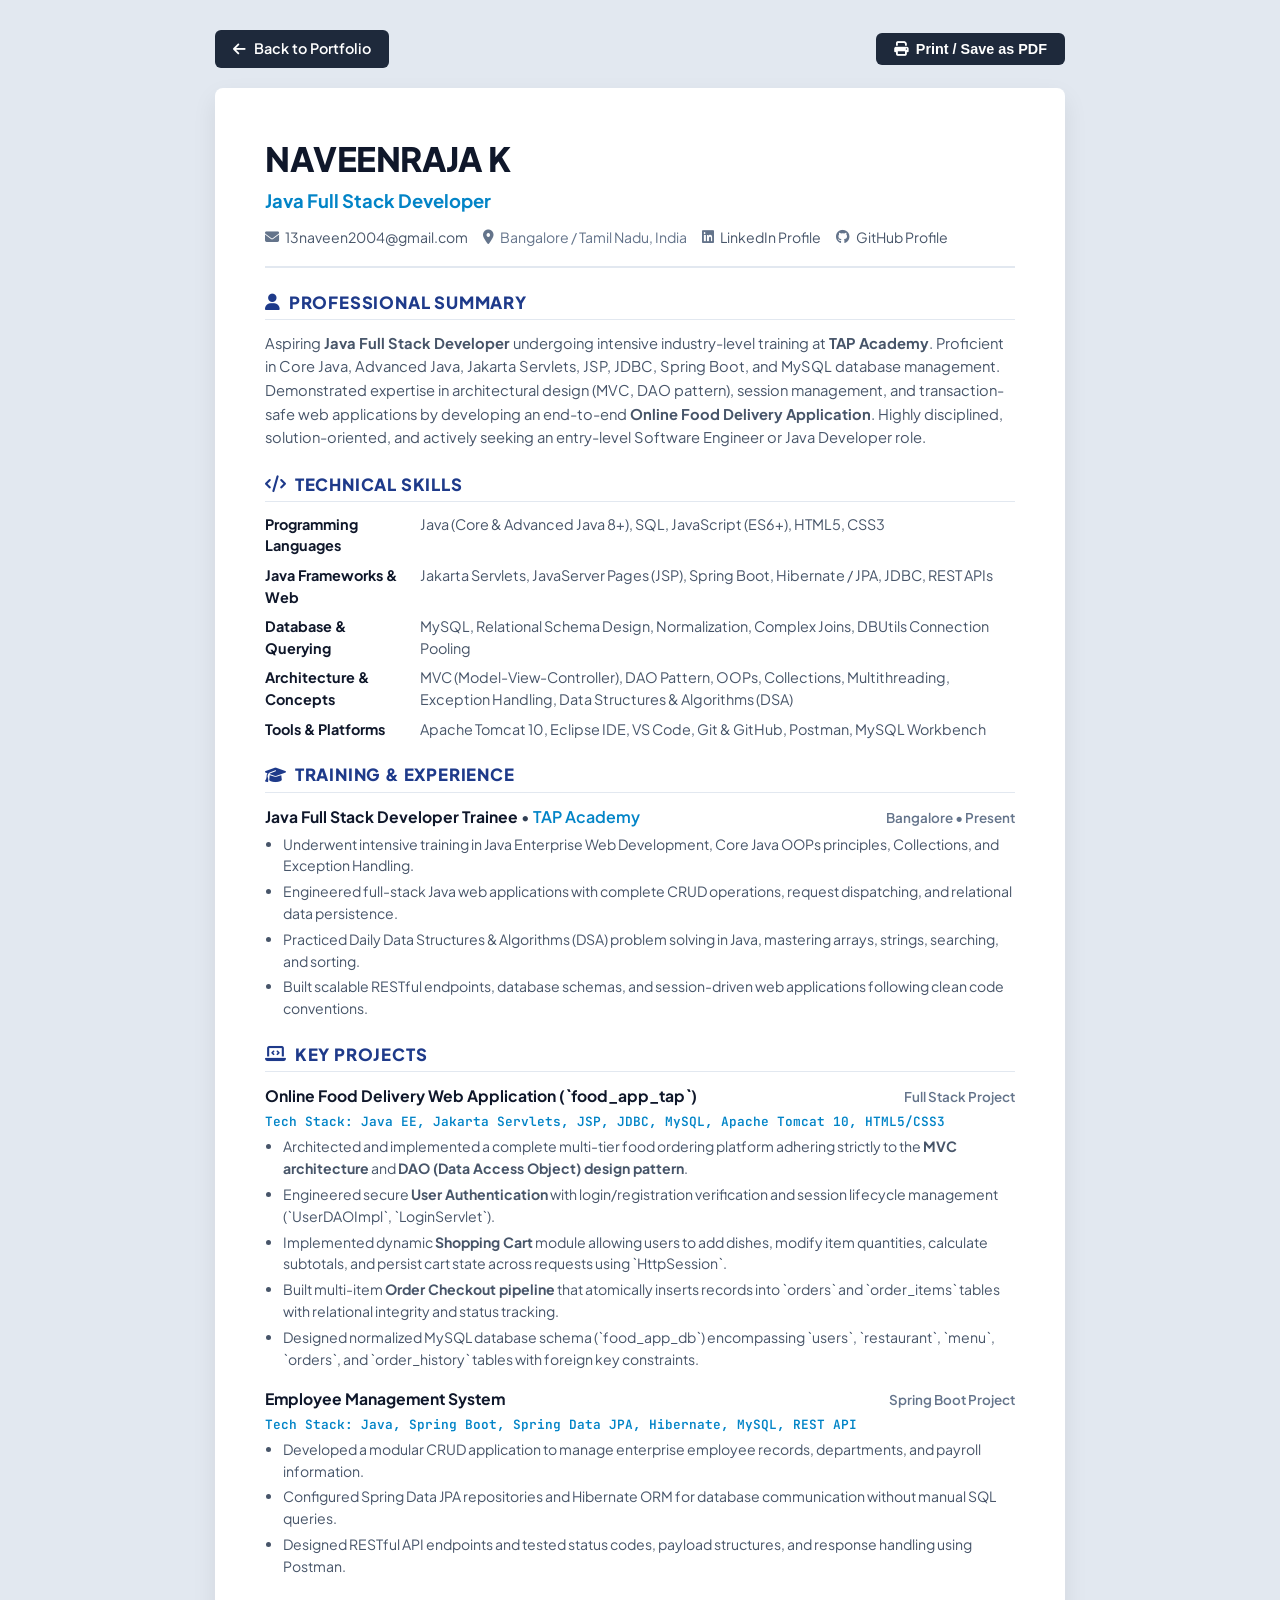
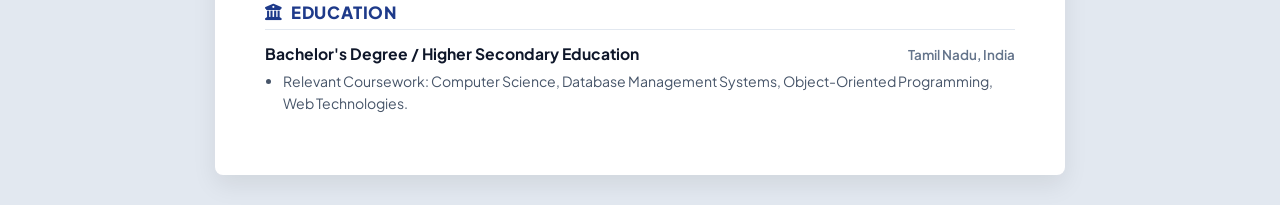
==== resume.html @ 99e7d0f1 "Initial commit: Naveenraja K Portfolio" ====
<!DOCTYPE html>
<html lang="en">
<head>
  <meta charset="UTF-8">
  <meta name="viewport" content="width=device-width, initial-scale=1.0">
  <title>Naveenraja K - Java Full Stack Developer Resume</title>
  <link rel="preconnect" href="https://fonts.googleapis.com">
  <link rel="preconnect" href="https://fonts.gstatic.com" crossorigin>
  <link href="https://fonts.googleapis.com/css2?family=Plus+Jakarta+Sans:wght@400;500;600;700;800&family=JetBrains+Mono:wght@400;500;600&display=swap" rel="stylesheet">
  <link rel="stylesheet" href="https://cdnjs.cloudflare.com/ajax/libs/font-awesome/6.4.0/css/all.min.css">
  <style>
    :root {
      --primary: #1e3a8a;
      --secondary: #0284c7;
      --dark: #0f172a;
      --light-bg: #f8fafc;
      --border: #e2e8f0;
      --text: #334155;
    }

    * {
      box-sizing: border-box;
      margin: 0;
      padding: 0;
    }

    body {
      font-family: 'Plus Jakarta Sans', sans-serif;
      background: #e2e8f0;
      color: var(--text);
      line-height: 1.5;
      padding: 30px 15px;
    }

    .toolbar {
      max-width: 850px;
      margin: 0 auto 20px;
      display: flex;
      justify-content: space-between;
      align-items: center;
    }

    .toolbar a, .toolbar button {
      background: #1e293b;
      color: #fff;
      padding: 8px 18px;
      border-radius: 6px;
      text-decoration: none;
      font-size: 0.9rem;
      font-weight: 600;
      cursor: pointer;
      border: none;
      display: inline-flex;
      align-items: center;
      gap: 8px;
      transition: background 0.2s;
    }

    .toolbar a:hover, .toolbar button:hover {
      background: #0284c7;
    }

    .resume-sheet {
      max-width: 850px;
      margin: 0 auto;
      background: #fff;
      padding: 45px 50px;
      border-radius: 8px;
      box-shadow: 0 10px 25px rgba(0, 0, 0, 0.08);
    }

    /* Header */
    .resume-header {
      border-bottom: 2px solid var(--border);
      padding-bottom: 18px;
      margin-bottom: 20px;
    }

    .resume-name {
      font-size: 2.1rem;
      font-weight: 800;
      color: var(--dark);
      text-transform: uppercase;
      letter-spacing: -0.5px;
      margin-bottom: 4px;
    }

    .resume-role {
      font-size: 1.15rem;
      font-weight: 700;
      color: var(--secondary);
      margin-bottom: 12px;
    }

    .contact-row {
      display: flex;
      flex-wrap: wrap;
      gap: 15px;
      font-size: 0.88rem;
      color: #64748b;
    }

    .contact-row span {
      display: flex;
      align-items: center;
      gap: 6px;
    }

    .contact-row a {
      color: #475569;
      text-decoration: none;
    }

    .contact-row a:hover {
      color: var(--secondary);
    }

    /* Sections */
    .section-title {
      font-size: 1.05rem;
      font-weight: 800;
      text-transform: uppercase;
      letter-spacing: 0.8px;
      color: var(--primary);
      border-bottom: 1.5px solid var(--border);
      padding-bottom: 4px;
      margin: 22px 0 12px;
      display: flex;
      align-items: center;
      gap: 8px;
    }

    p.summary {
      font-size: 0.92rem;
      line-height: 1.6;
      color: #475569;
    }

    /* Skills Grid */
    .skills-grid {
      display: grid;
      grid-template-columns: 140px 1fr;
      gap: 8px 15px;
      font-size: 0.9rem;
      margin-top: 6px;
    }

    .skill-category {
      font-weight: 700;
      color: var(--dark);
    }

    .skill-items {
      color: #475569;
    }

    /* Project & Experience Blocks */
    .job-block {
      margin-bottom: 16px;
    }

    .job-header {
      display: flex;
      justify-content: space-between;
      align-items: baseline;
      margin-bottom: 3px;
    }

    .job-title {
      font-size: 0.98rem;
      font-weight: 700;
      color: var(--dark);
    }

    .job-company {
      font-weight: 600;
      color: var(--secondary);
    }

    .job-date {
      font-size: 0.84rem;
      font-weight: 600;
      color: #64748b;
    }

    ul.bullet-list {
      margin-left: 18px;
      margin-top: 5px;
    }

    ul.bullet-list li {
      font-size: 0.88rem;
      line-height: 1.55;
      color: #475569;
      margin-bottom: 4px;
    }

    .tech-stack-tag {
      font-family: 'JetBrains Mono', monospace;
      font-size: 0.8rem;
      color: var(--secondary);
      font-weight: 600;
      margin-top: 4px;
    }

    /* Print Styles */
    @media print {
      body {
        background: #fff;
        padding: 0;
      }

      .toolbar {
        display: none !important;
      }

      .resume-sheet {
        box-shadow: none;
        padding: 20px 25px;
        max-width: 100%;
      }

      .section-title {
        margin: 16px 0 8px;
      }

      .job-block {
        page-break-inside: avoid;
        margin-bottom: 12px;
      }
    }
  </style>
</head>
<body>

  <!-- Top Action Toolbar -->
  <div class="toolbar">
    <a href="index.html"><i class="fas fa-arrow-left"></i> Back to Portfolio</a>
    <button onclick="window.print()"><i class="fas fa-print"></i> Print / Save as PDF</button>
  </div>

  <main class="resume-sheet">
    <!-- Header -->
    <header class="resume-header">
      <h1 class="resume-name">NAVEENRAJA K</h1>
      <div class="resume-role">Java Full Stack Developer</div>
      <div class="contact-row">
        <span><i class="fas fa-envelope"></i> <a href="mailto:13naveen2004@gmail.com">13naveen2004@gmail.com</a></span>
        <span><i class="fas fa-map-marker-alt"></i> Bangalore / Tamil Nadu, India</span>
        <span><i class="fab fa-linkedin"></i> <a href="https://linkedin.com" target="_blank">LinkedIn Profile</a></span>
        <span><i class="fab fa-github"></i> <a href="https://github.com" target="_blank">GitHub Profile</a></span>
      </div>
    </header>

    <!-- Professional Summary -->
    <section>
      <h2 class="section-title"><i class="fas fa-user"></i> Professional Summary</h2>
      <p class="summary">
        Aspiring <strong>Java Full Stack Developer</strong> undergoing intensive industry-level training at <strong>TAP Academy</strong>.
        Proficient in Core Java, Advanced Java, Jakarta Servlets, JSP, JDBC, Spring Boot, and MySQL database management. 
        Demonstrated expertise in architectural design (MVC, DAO pattern), session management, and transaction-safe web applications 
        by developing an end-to-end <strong>Online Food Delivery Application</strong>. Highly disciplined, solution-oriented, 
        and actively seeking an entry-level Software Engineer or Java Developer role.
      </p>
    </section>

    <!-- Technical Skills -->
    <section>
      <h2 class="section-title"><i class="fas fa-code"></i> Technical Skills</h2>
      <div class="skills-grid">
        <div class="skill-category">Programming Languages</div>
        <div class="skill-items">Java (Core & Advanced Java 8+), SQL, JavaScript (ES6+), HTML5, CSS3</div>

        <div class="skill-category">Java Frameworks & Web</div>
        <div class="skill-items">Jakarta Servlets, JavaServer Pages (JSP), Spring Boot, Hibernate / JPA, JDBC, REST APIs</div>

        <div class="skill-category">Database & Querying</div>
        <div class="skill-items">MySQL, Relational Schema Design, Normalization, Complex Joins, DBUtils Connection Pooling</div>

        <div class="skill-category">Architecture & Concepts</div>
        <div class="skill-items">MVC (Model-View-Controller), DAO Pattern, OOPs, Collections, Multithreading, Exception Handling, Data Structures & Algorithms (DSA)</div>

        <div class="skill-category">Tools & Platforms</div>
        <div class="skill-items">Apache Tomcat 10, Eclipse IDE, VS Code, Git & GitHub, Postman, MySQL Workbench</div>
      </div>
    </section>

    <!-- Hands-on Training / Experience -->
    <section>
      <h2 class="section-title"><i class="fas fa-graduation-cap"></i> Training & Experience</h2>
      <div class="job-block">
        <div class="job-header">
          <div>
            <span class="job-title">Java Full Stack Developer Trainee</span> &bull; 
            <span class="job-company">TAP Academy</span>
          </div>
          <span class="job-date">Bangalore &bull; Present</span>
        </div>
        <ul class="bullet-list">
          <li>Underwent intensive training in Java Enterprise Web Development, Core Java OOPs principles, Collections, and Exception Handling.</li>
          <li>Engineered full-stack Java web applications with complete CRUD operations, request dispatching, and relational data persistence.</li>
          <li>Practiced Daily Data Structures & Algorithms (DSA) problem solving in Java, mastering arrays, strings, searching, and sorting.</li>
          <li>Built scalable RESTful endpoints, database schemas, and session-driven web applications following clean code conventions.</li>
        </ul>
      </div>
    </section>

    <!-- Key Projects -->
    <section>
      <h2 class="section-title"><i class="fas fa-laptop-code"></i> Key Projects</h2>

      <!-- Project 1: Food App -->
      <div class="job-block">
        <div class="job-header">
          <div>
            <span class="job-title">Online Food Delivery Web Application (`food_app_tap`)</span>
          </div>
          <span class="job-date">Full Stack Project</span>
        </div>
        <div class="tech-stack-tag">Tech Stack: Java EE, Jakarta Servlets, JSP, JDBC, MySQL, Apache Tomcat 10, HTML5/CSS3</div>
        <ul class="bullet-list">
          <li>Architected and implemented a complete multi-tier food ordering platform adhering strictly to the <strong>MVC architecture</strong> and <strong>DAO (Data Access Object) design pattern</strong>.</li>
          <li>Engineered secure <strong>User Authentication</strong> with login/registration verification and session lifecycle management (`UserDAOImpl`, `LoginServlet`).</li>
          <li>Implemented dynamic <strong>Shopping Cart</strong> module allowing users to add dishes, modify item quantities, calculate subtotals, and persist cart state across requests using `HttpSession`.</li>
          <li>Built multi-item <strong>Order Checkout pipeline</strong> that atomically inserts records into `orders` and `order_items` tables with relational integrity and status tracking.</li>
          <li>Designed normalized MySQL database schema (`food_app_db`) encompassing `users`, `restaurant`, `menu`, `orders`, and `order_history` tables with foreign key constraints.</li>
        </ul>
      </div>

      <!-- Project 2: Employee Management -->
      <div class="job-block">
        <div class="job-header">
          <div>
            <span class="job-title">Employee Management System</span>
          </div>
          <span class="job-date">Spring Boot Project</span>
        </div>
        <div class="tech-stack-tag">Tech Stack: Java, Spring Boot, Spring Data JPA, Hibernate, MySQL, REST API</div>
        <ul class="bullet-list">
          <li>Developed a modular CRUD application to manage enterprise employee records, departments, and payroll information.</li>
          <li>Configured Spring Data JPA repositories and Hibernate ORM for database communication without manual SQL queries.</li>
          <li>Designed RESTful API endpoints and tested status codes, payload structures, and response handling using Postman.</li>
        </ul>
      </div>
    </section>

    <!-- Education -->
    <section>
      <h2 class="section-title"><i class="fas fa-university"></i> Education</h2>
      <div class="job-block">
        <div class="job-header">
          <div>
            <span class="job-title">Bachelor's Degree / Higher Secondary Education</span>
          </div>
          <span class="job-date">Tamil Nadu, India</span>
        </div>
        <ul class="bullet-list">
          <li>Relevant Coursework: Computer Science, Database Management Systems, Object-Oriented Programming, Web Technologies.</li>
        </ul>
      </div>
    </section>
  </main>

</body>
</html>
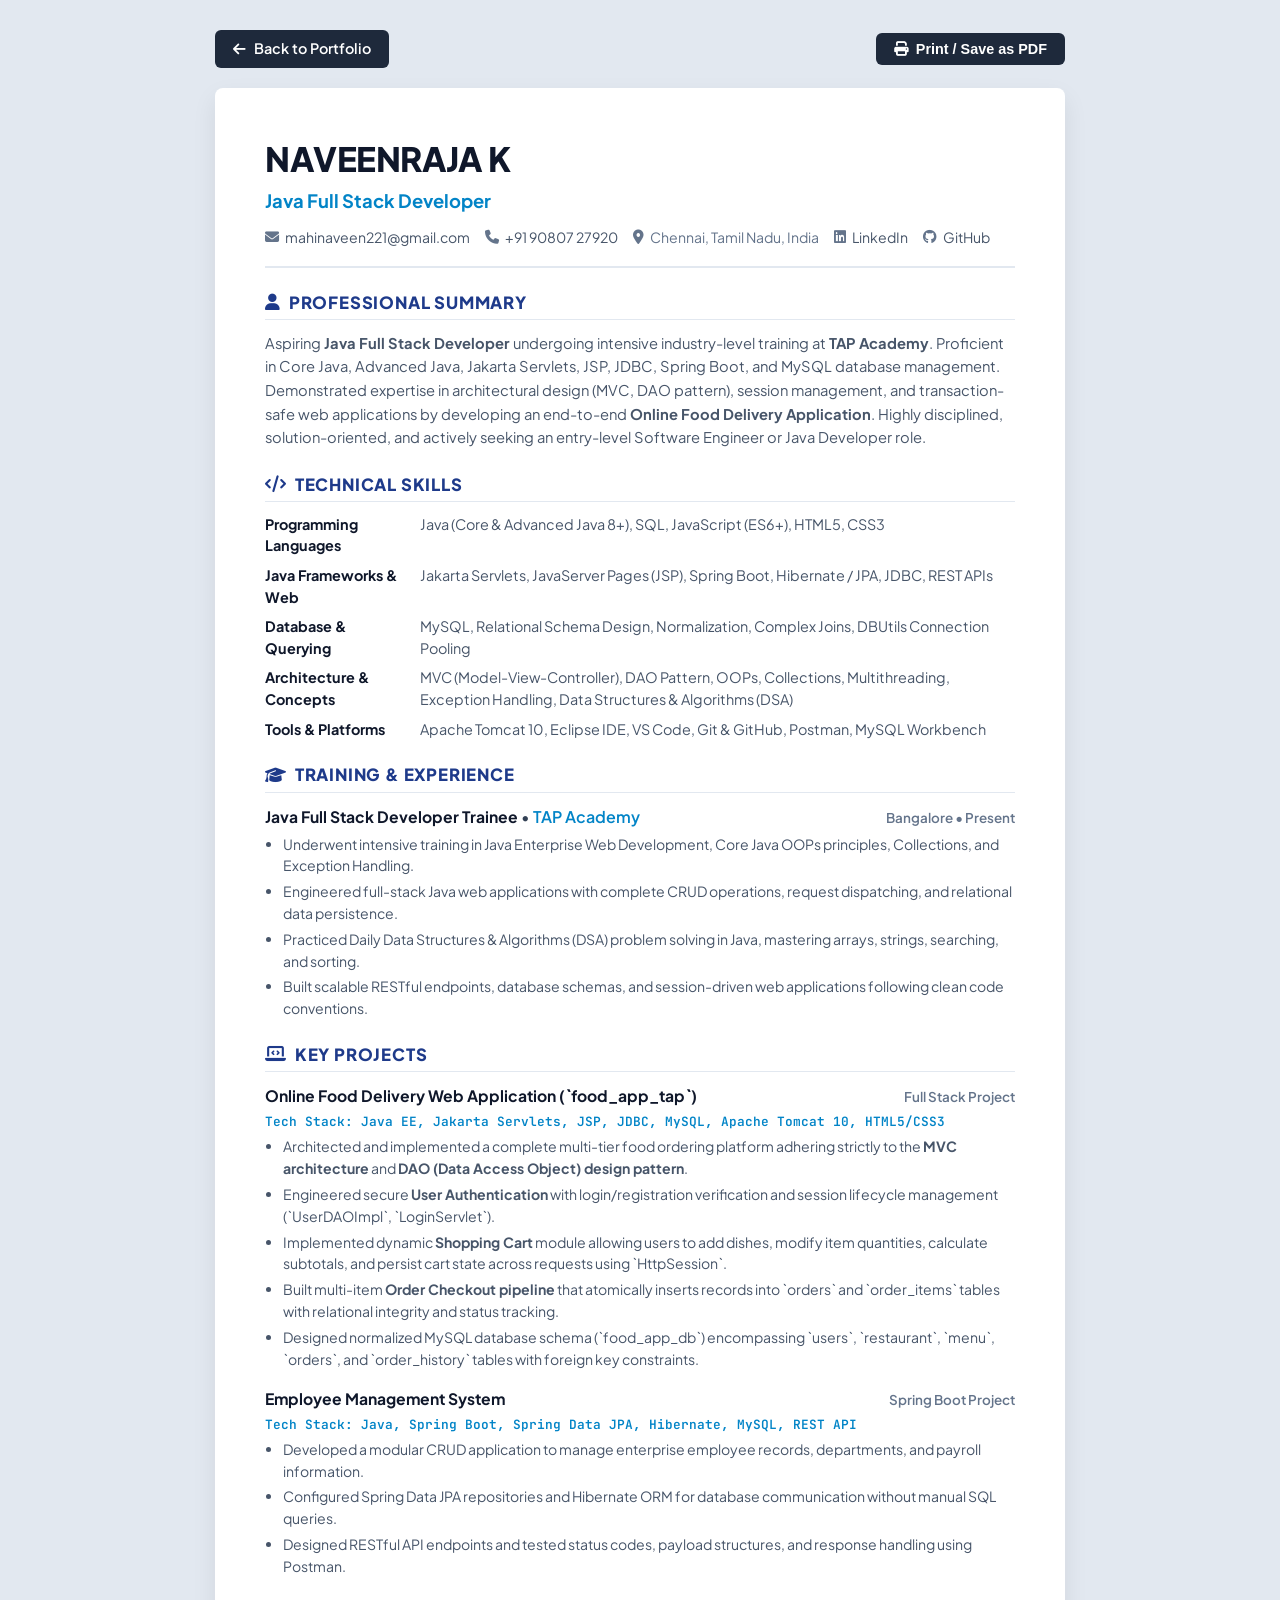
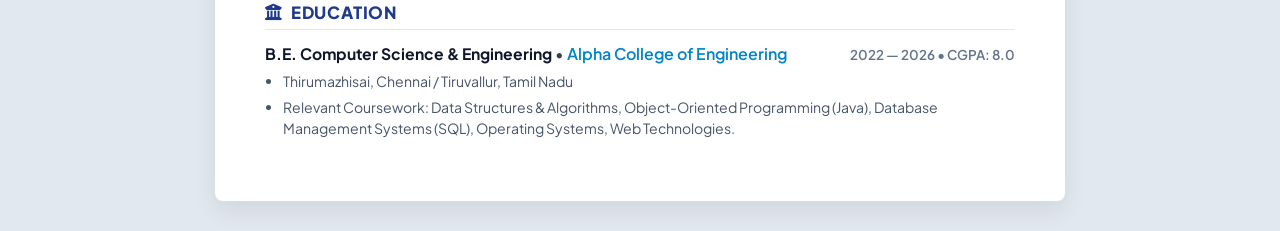
==== commit 15efea1f: "Update profile photo support, contact info, and desktop launcher" ====
--- a/resume.html
+++ b/resume.html
@@ -245,10 +245,11 @@
       <h1 class="resume-name">NAVEENRAJA K</h1>
       <div class="resume-role">Java Full Stack Developer</div>
       <div class="contact-row">
-        <span><i class="fas fa-envelope"></i> <a href="mailto:13naveen2004@gmail.com">13naveen2004@gmail.com</a></span>
-        <span><i class="fas fa-map-marker-alt"></i> Bangalore / Tamil Nadu, India</span>
-        <span><i class="fab fa-linkedin"></i> <a href="https://linkedin.com" target="_blank">LinkedIn Profile</a></span>
-        <span><i class="fab fa-github"></i> <a href="https://github.com" target="_blank">GitHub Profile</a></span>
+        <span><i class="fas fa-envelope"></i> <a href="mailto:mahinaveen221@gmail.com">mahinaveen221@gmail.com</a></span>
+        <span><i class="fas fa-phone"></i> <a href="tel:+919080727920">+91 90807 27920</a></span>
+        <span><i class="fas fa-map-marker-alt"></i> Chennai, Tamil Nadu, India</span>
+        <span><i class="fab fa-linkedin"></i> <a href="https://linkedin.com" target="_blank">LinkedIn</a></span>
+        <span><i class="fab fa-github"></i> <a href="https://github.com" target="_blank">GitHub</a></span>
       </div>
     </header>
 
@@ -350,12 +351,14 @@
       <div class="job-block">
         <div class="job-header">
           <div>
-            <span class="job-title">Bachelor's Degree / Higher Secondary Education</span>
+            <span class="job-title">B.E. Computer Science & Engineering</span> &bull; 
+            <span class="job-company">Alpha College of Engineering</span>
           </div>
-          <span class="job-date">Tamil Nadu, India</span>
+          <span class="job-date">2022 — 2026 &bull; CGPA: 8.0</span>
         </div>
         <ul class="bullet-list">
-          <li>Relevant Coursework: Computer Science, Database Management Systems, Object-Oriented Programming, Web Technologies.</li>
+          <li>Thirumazhisai, Chennai / Tiruvallur, Tamil Nadu</li>
+          <li>Relevant Coursework: Data Structures & Algorithms, Object-Oriented Programming (Java), Database Management Systems (SQL), Operating Systems, Web Technologies.</li>
         </ul>
       </div>
     </section>
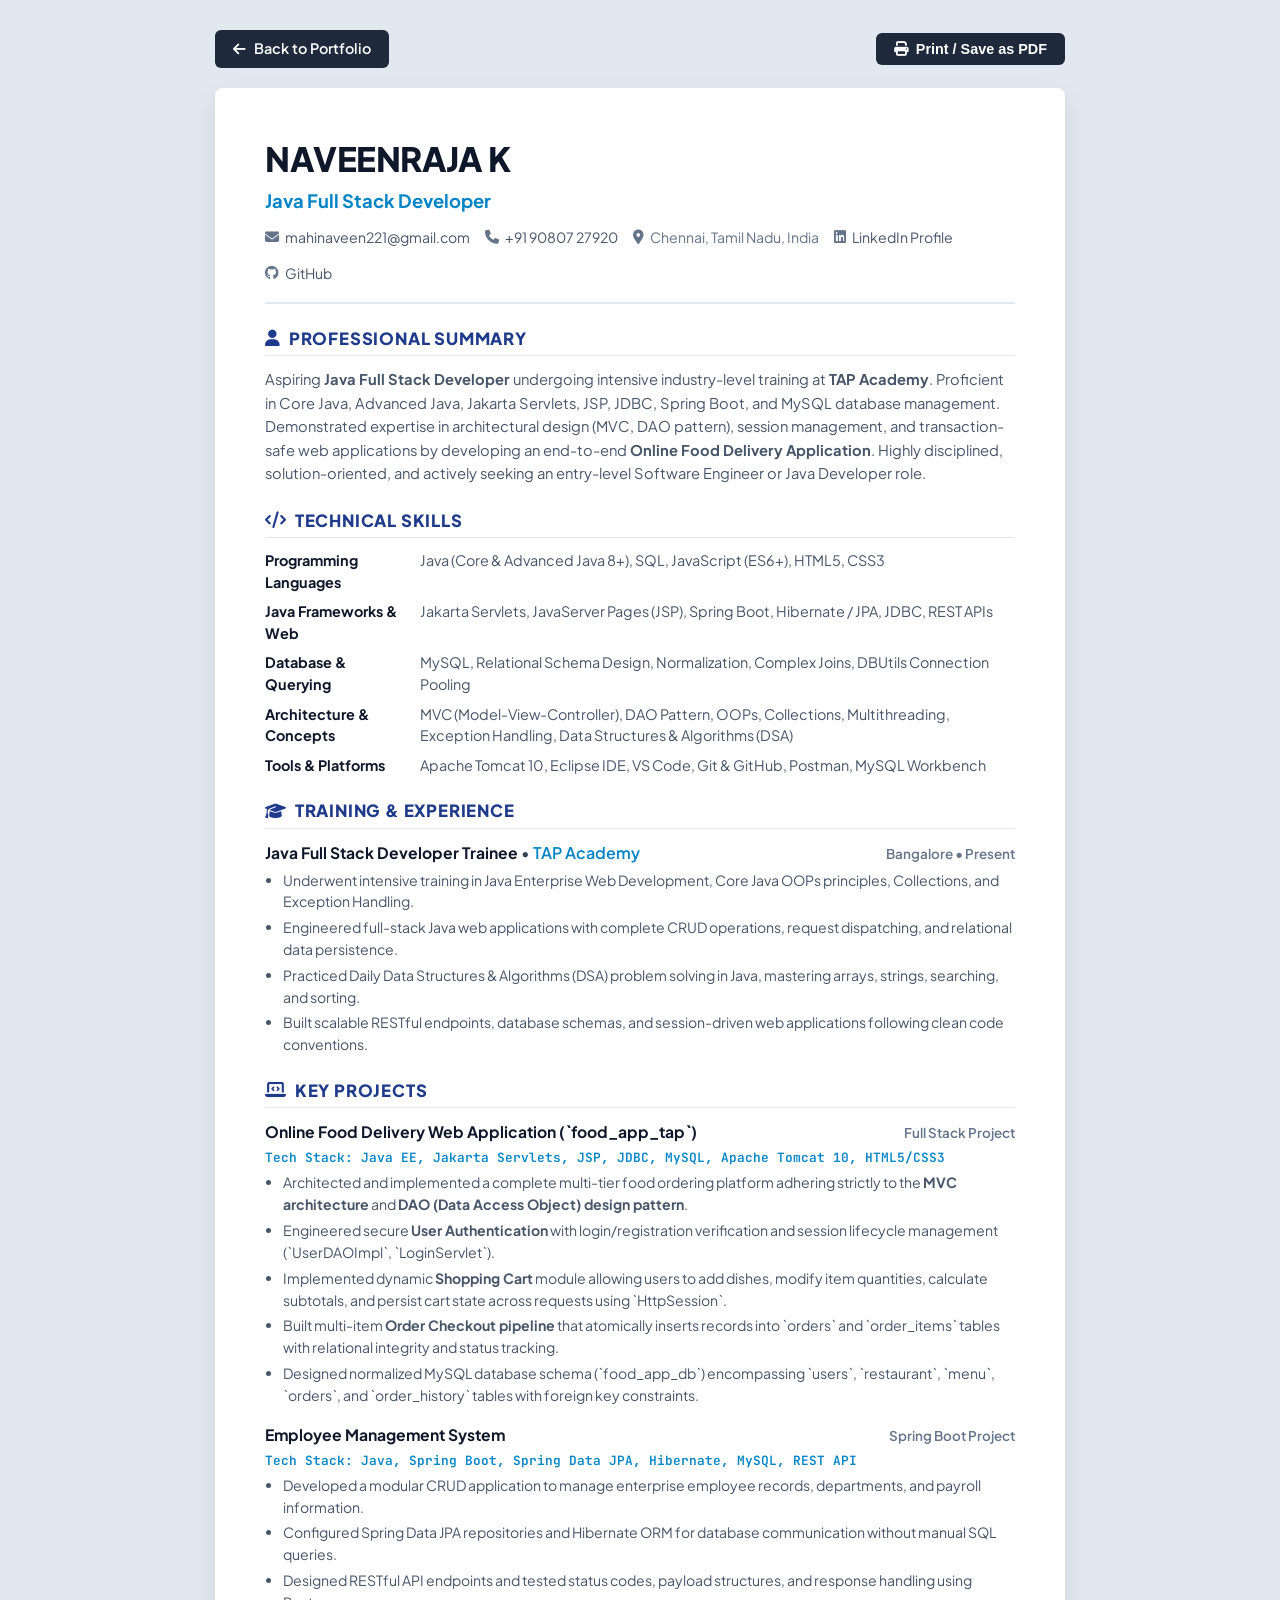
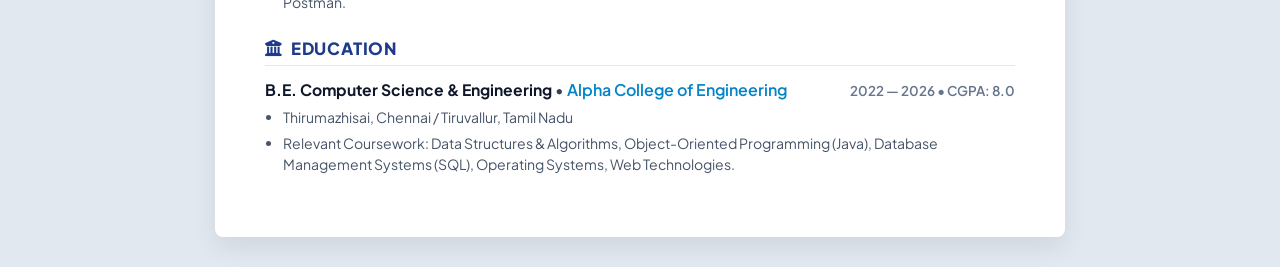
==== commit 7af3cf57: "Add Naveenraja personal LinkedIn profile URL" ====
--- a/resume.html
+++ b/resume.html
@@ -248,7 +248,7 @@
         <span><i class="fas fa-envelope"></i> <a href="mailto:mahinaveen221@gmail.com">mahinaveen221@gmail.com</a></span>
         <span><i class="fas fa-phone"></i> <a href="tel:+919080727920">+91 90807 27920</a></span>
         <span><i class="fas fa-map-marker-alt"></i> Chennai, Tamil Nadu, India</span>
-        <span><i class="fab fa-linkedin"></i> <a href="https://linkedin.com" target="_blank">LinkedIn</a></span>
+        <span><i class="fab fa-linkedin"></i> <a href="https://www.linkedin.com/in/naveen-raja-9843b0350/" target="_blank">LinkedIn Profile</a></span>
         <span><i class="fab fa-github"></i> <a href="https://github.com" target="_blank">GitHub</a></span>
       </div>
     </header>
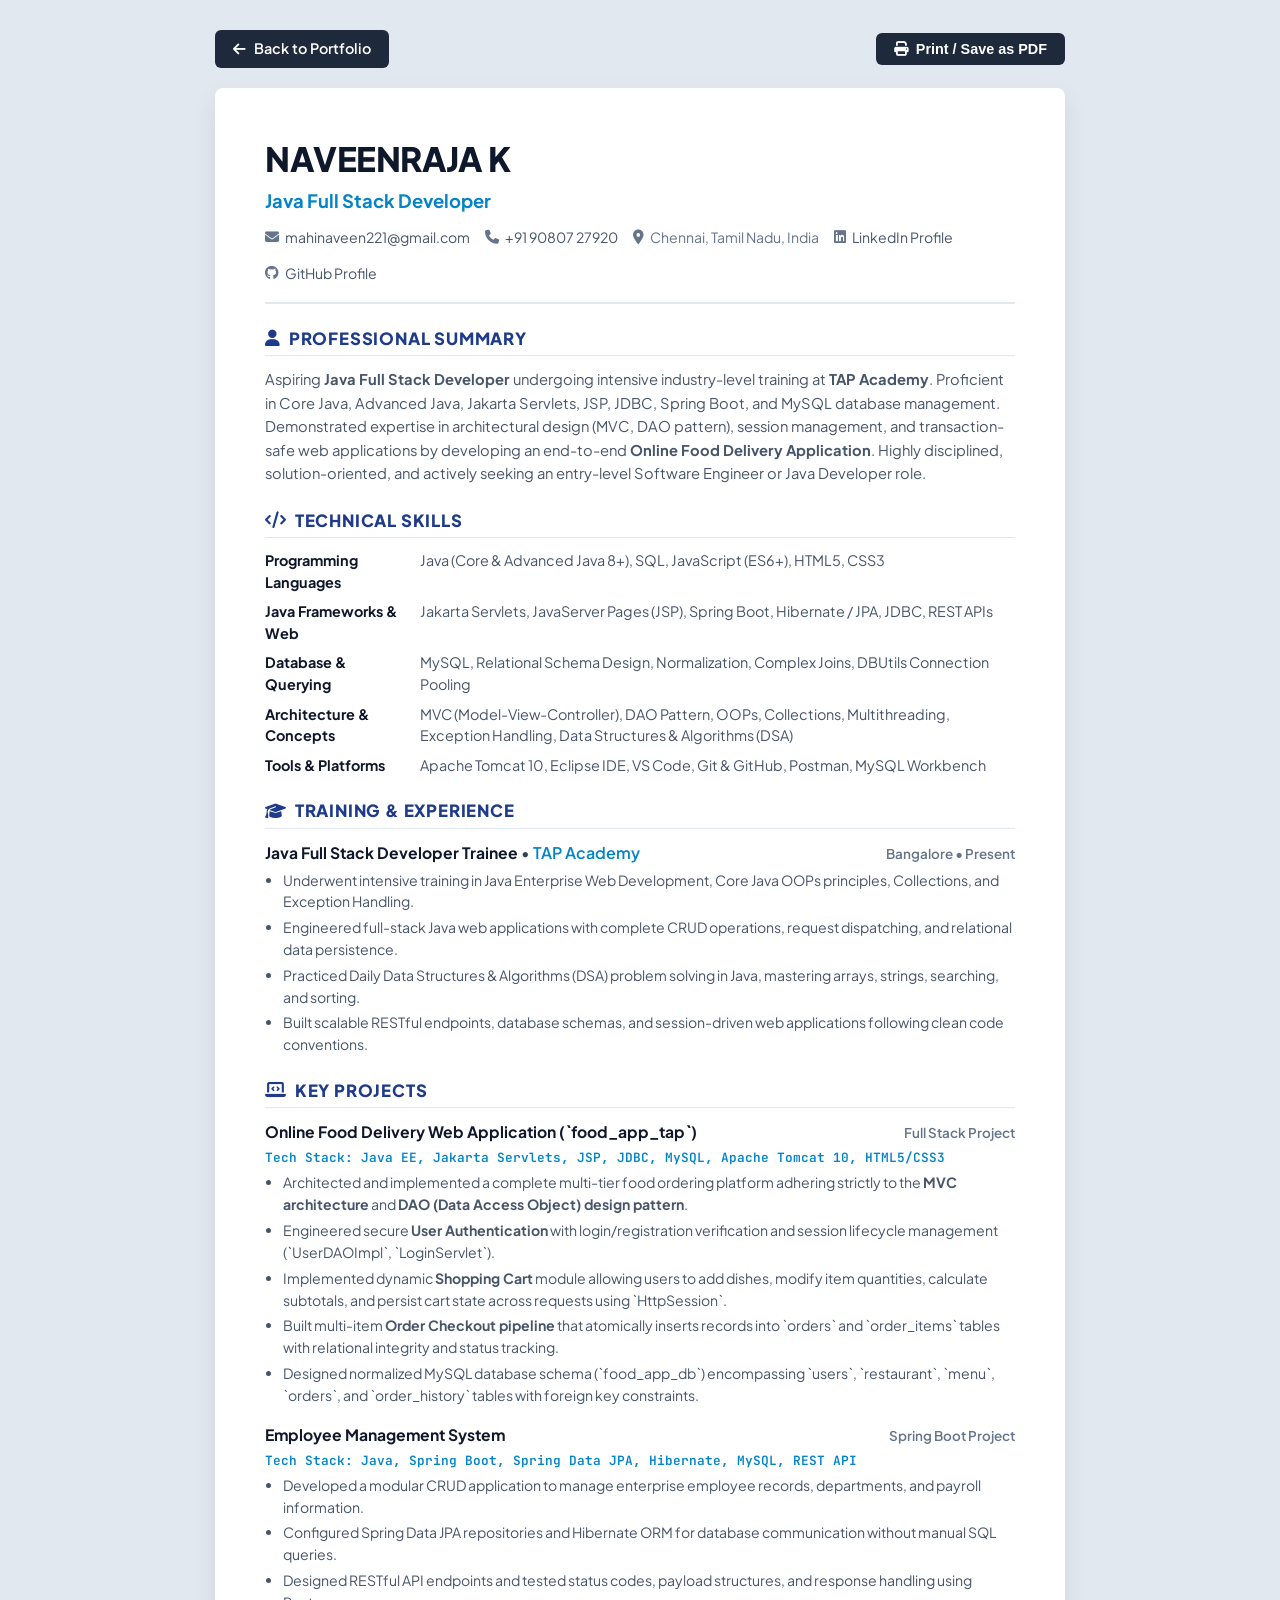
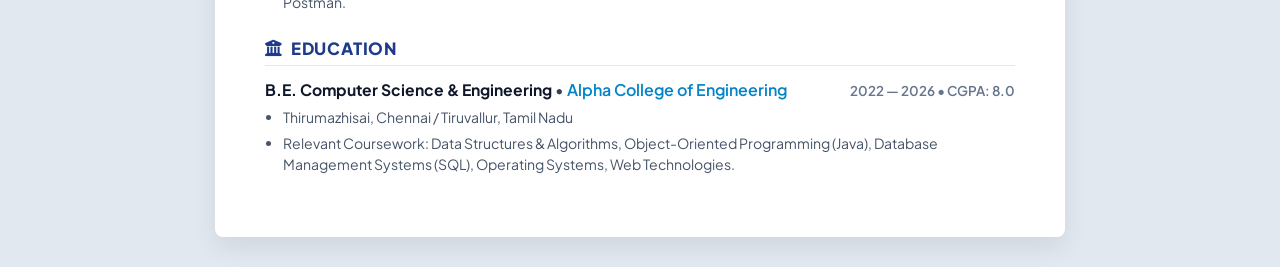
==== commit e1babe00: "Add professional GitHub profile README and update GitHub links" ====
--- a/resume.html
+++ b/resume.html
@@ -249,7 +249,7 @@
         <span><i class="fas fa-phone"></i> <a href="tel:+919080727920">+91 90807 27920</a></span>
         <span><i class="fas fa-map-marker-alt"></i> Chennai, Tamil Nadu, India</span>
         <span><i class="fab fa-linkedin"></i> <a href="https://www.linkedin.com/in/naveen-raja-9843b0350/" target="_blank">LinkedIn Profile</a></span>
-        <span><i class="fab fa-github"></i> <a href="https://github.com" target="_blank">GitHub</a></span>
+        <span><i class="fab fa-github"></i> <a href="https://github.com/mahinaveen221" target="_blank">GitHub Profile</a></span>
       </div>
     </header>
 
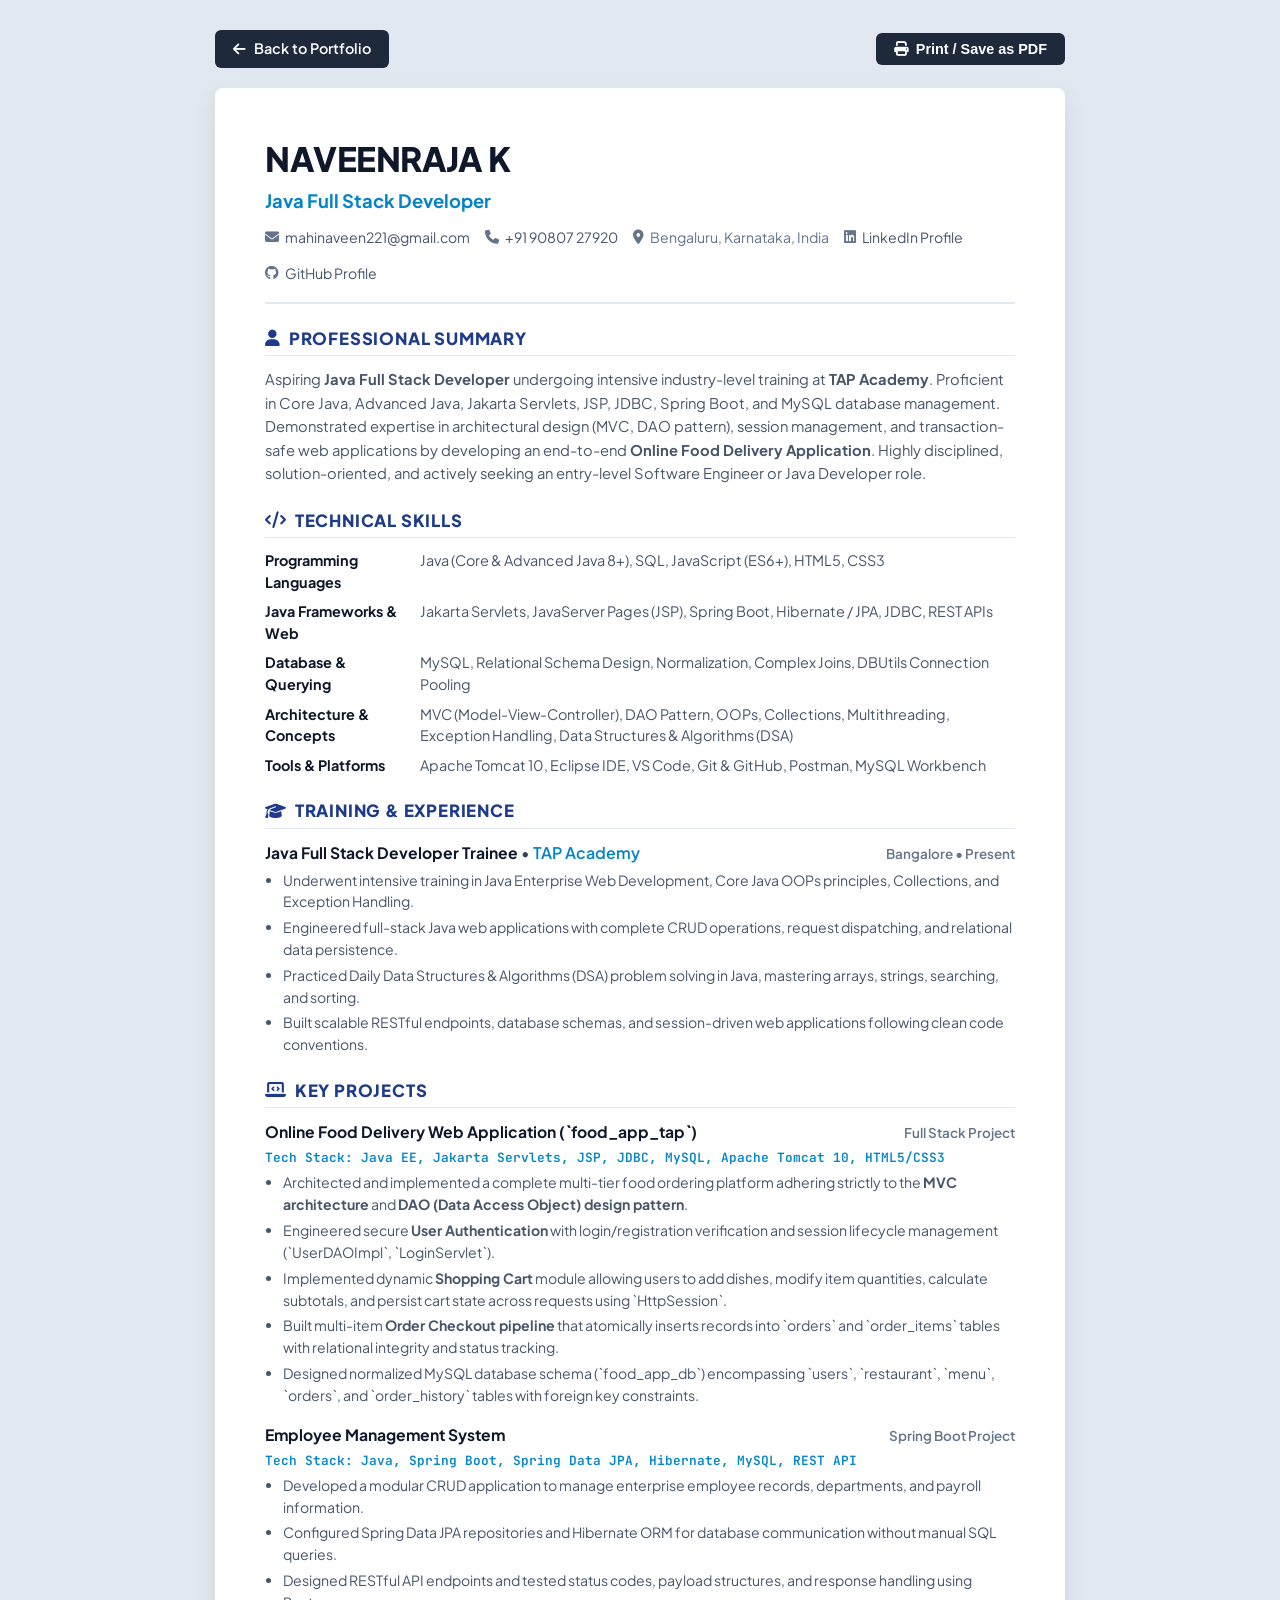
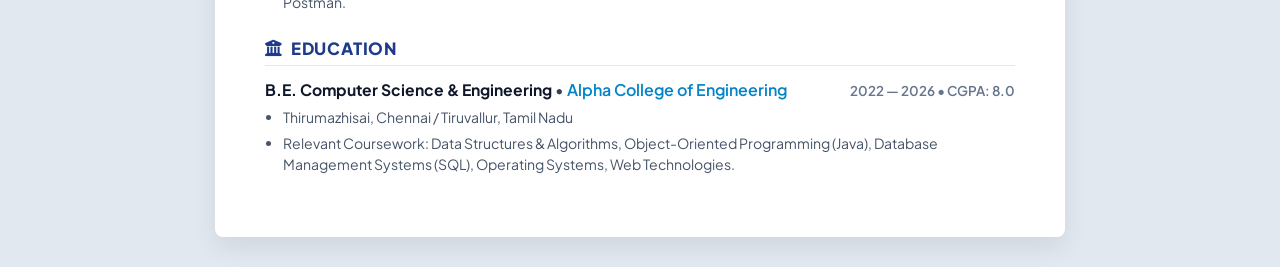
==== commit 0cd2d10d: "Update location to Bengaluru, Karnataka, India" ====
--- a/resume.html
+++ b/resume.html
@@ -247,7 +247,7 @@
       <div class="contact-row">
         <span><i class="fas fa-envelope"></i> <a href="mailto:mahinaveen221@gmail.com">mahinaveen221@gmail.com</a></span>
         <span><i class="fas fa-phone"></i> <a href="tel:+919080727920">+91 90807 27920</a></span>
-        <span><i class="fas fa-map-marker-alt"></i> Chennai, Tamil Nadu, India</span>
+        <span><i class="fas fa-map-marker-alt"></i> Bengaluru, Karnataka, India</span>
         <span><i class="fab fa-linkedin"></i> <a href="https://www.linkedin.com/in/naveen-raja-9843b0350/" target="_blank">LinkedIn Profile</a></span>
         <span><i class="fab fa-github"></i> <a href="https://github.com/mahinaveen221" target="_blank">GitHub Profile</a></span>
       </div>
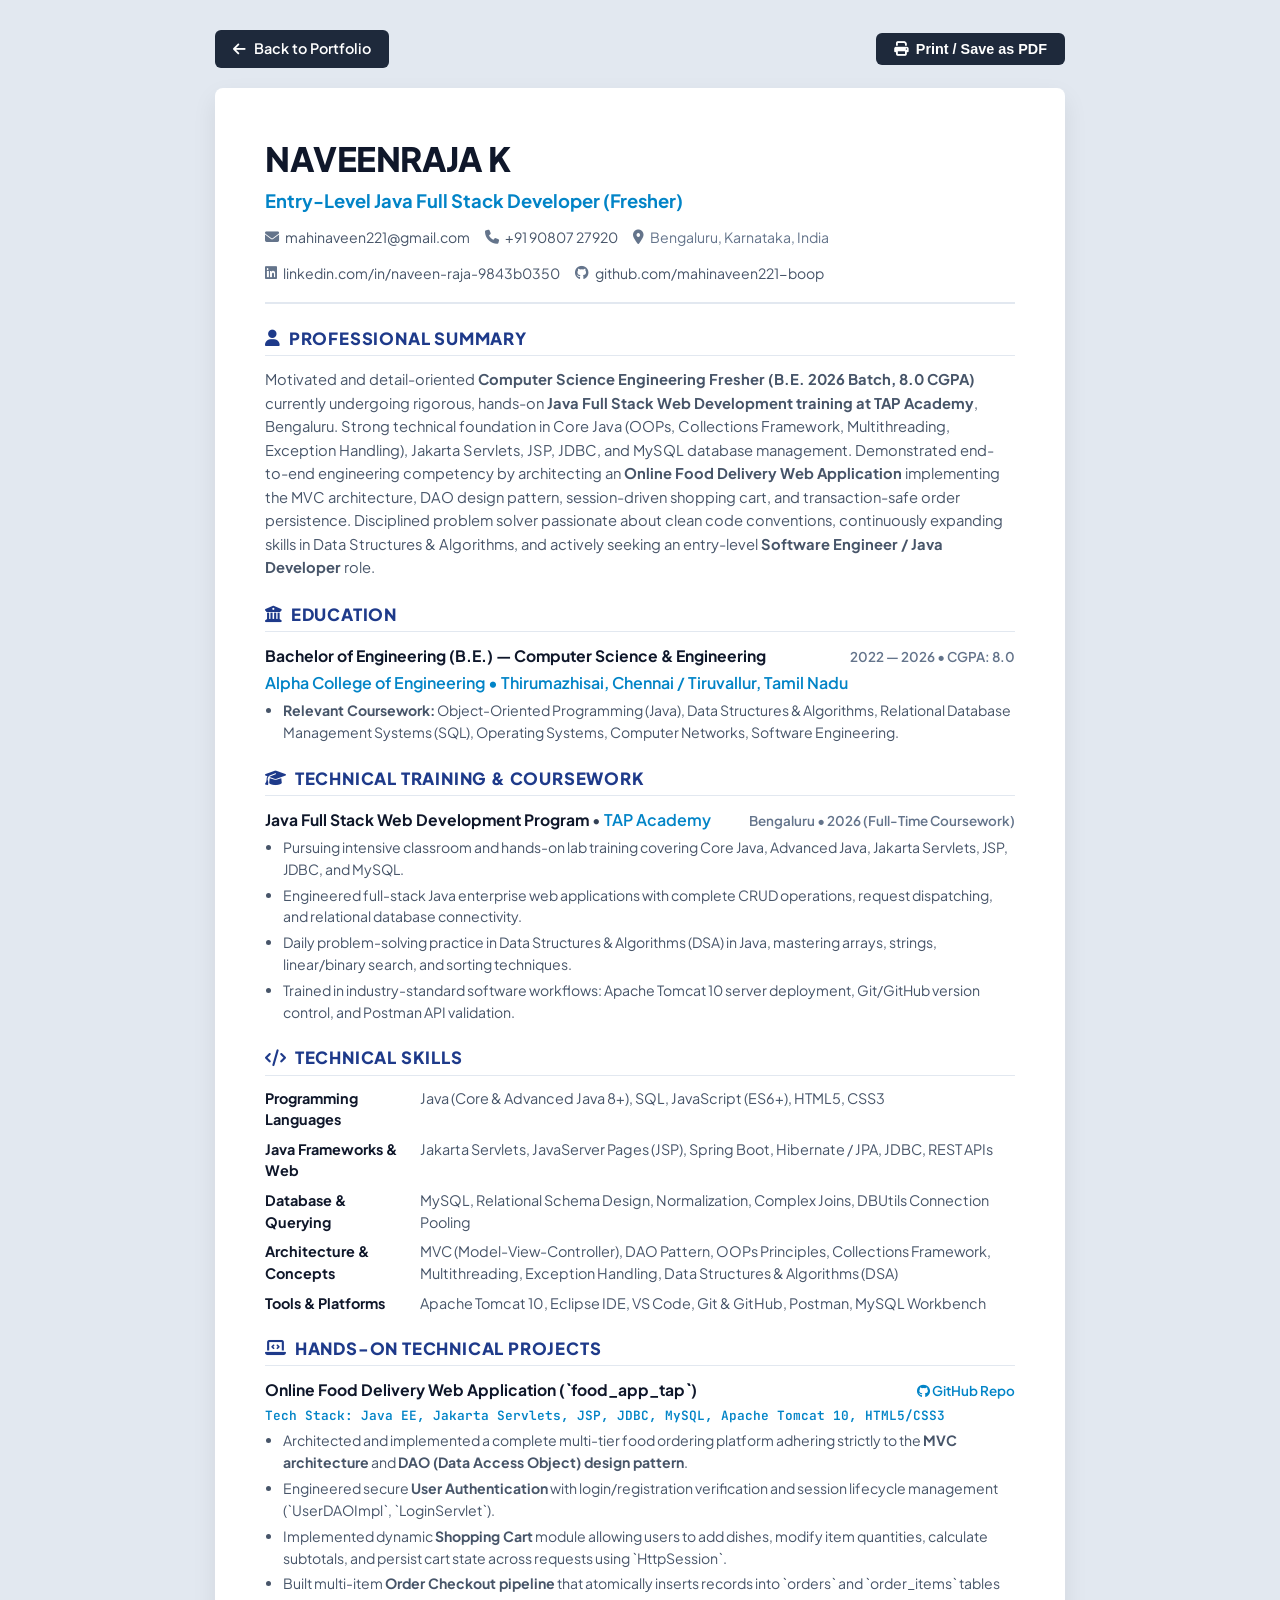
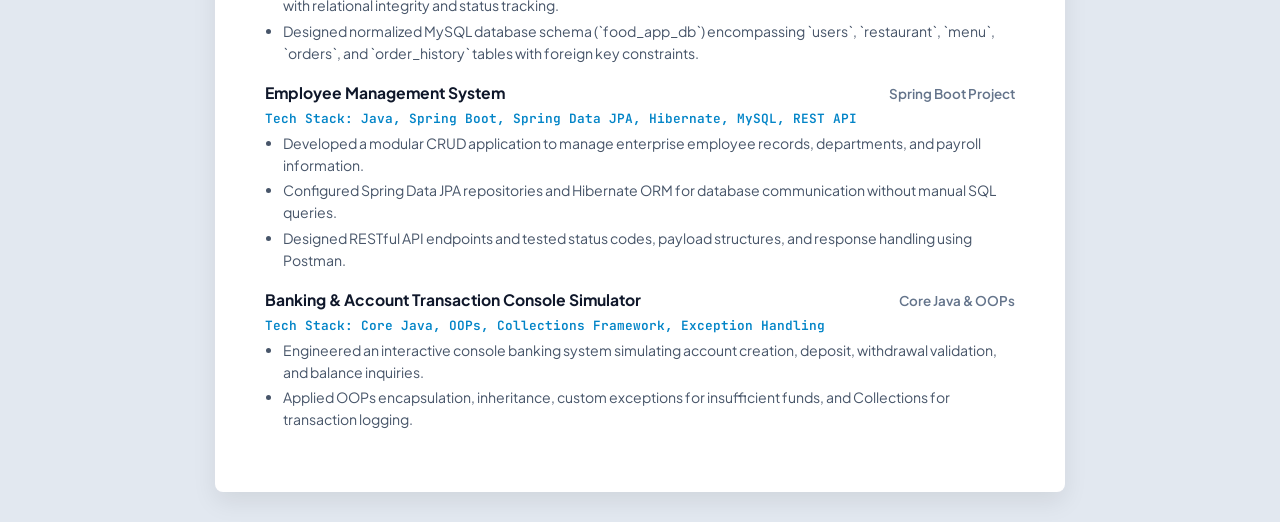
==== commit 27116f7f: "Fix resume and portfolio: update to Fresher status and TAP Academy technical coursework framing" ====
--- a/resume.html
+++ b/resume.html
@@ -243,13 +243,13 @@
     <!-- Header -->
     <header class="resume-header">
       <h1 class="resume-name">NAVEENRAJA K</h1>
-      <div class="resume-role">Java Full Stack Developer</div>
+      <div class="resume-role">Entry-Level Java Full Stack Developer (Fresher)</div>
       <div class="contact-row">
         <span><i class="fas fa-envelope"></i> <a href="mailto:mahinaveen221@gmail.com">mahinaveen221@gmail.com</a></span>
         <span><i class="fas fa-phone"></i> <a href="tel:+919080727920">+91 90807 27920</a></span>
         <span><i class="fas fa-map-marker-alt"></i> Bengaluru, Karnataka, India</span>
-        <span><i class="fab fa-linkedin"></i> <a href="https://www.linkedin.com/in/naveen-raja-9843b0350/" target="_blank">LinkedIn Profile</a></span>
-        <span><i class="fab fa-github"></i> <a href="https://github.com/mahinaveen221" target="_blank">GitHub Profile</a></span>
+        <span><i class="fab fa-linkedin"></i> <a href="https://www.linkedin.com/in/naveen-raja-9843b0350/" target="_blank">linkedin.com/in/naveen-raja-9843b0350</a></span>
+        <span><i class="fab fa-github"></i> <a href="https://github.com/mahinaveen221-boop" target="_blank">github.com/mahinaveen221-boop</a></span>
       </div>
     </header>
 
@@ -257,12 +257,48 @@
     <section>
       <h2 class="section-title"><i class="fas fa-user"></i> Professional Summary</h2>
       <p class="summary">
-        Aspiring <strong>Java Full Stack Developer</strong> undergoing intensive industry-level training at <strong>TAP Academy</strong>.
-        Proficient in Core Java, Advanced Java, Jakarta Servlets, JSP, JDBC, Spring Boot, and MySQL database management. 
-        Demonstrated expertise in architectural design (MVC, DAO pattern), session management, and transaction-safe web applications 
-        by developing an end-to-end <strong>Online Food Delivery Application</strong>. Highly disciplined, solution-oriented, 
-        and actively seeking an entry-level Software Engineer or Java Developer role.
+        Motivated and detail-oriented <strong>Computer Science Engineering Fresher (B.E. 2026 Batch, 8.0 CGPA)</strong> currently undergoing rigorous, hands-on <strong>Java Full Stack Web Development training at TAP Academy</strong>, Bengaluru.
+        Strong technical foundation in Core Java (OOPs, Collections Framework, Multithreading, Exception Handling), Jakarta Servlets, JSP, JDBC, and MySQL database management.
+        Demonstrated end-to-end engineering competency by architecting an <strong>Online Food Delivery Web Application</strong> implementing the MVC architecture, DAO design pattern, session-driven shopping cart, and transaction-safe order persistence.
+        Disciplined problem solver passionate about clean code conventions, continuously expanding skills in Data Structures & Algorithms, and actively seeking an entry-level <strong>Software Engineer / Java Developer</strong> role.
       </p>
+    </section>
+
+    <!-- Education -->
+    <section>
+      <h2 class="section-title"><i class="fas fa-university"></i> Education</h2>
+      <div class="job-block">
+        <div class="job-header">
+          <div>
+            <span class="job-title">Bachelor of Engineering (B.E.) — Computer Science & Engineering</span>
+          </div>
+          <span class="job-date">2022 — 2026 &bull; CGPA: 8.0</span>
+        </div>
+        <div class="job-company">Alpha College of Engineering &bull; Thirumazhisai, Chennai / Tiruvallur, Tamil Nadu</div>
+        <ul class="bullet-list">
+          <li><strong>Relevant Coursework:</strong> Object-Oriented Programming (Java), Data Structures & Algorithms, Relational Database Management Systems (SQL), Operating Systems, Computer Networks, Software Engineering.</li>
+        </ul>
+      </div>
+    </section>
+
+    <!-- Technical Training & Coursework -->
+    <section>
+      <h2 class="section-title"><i class="fas fa-graduation-cap"></i> Technical Training & Coursework</h2>
+      <div class="job-block">
+        <div class="job-header">
+          <div>
+            <span class="job-title">Java Full Stack Web Development Program</span> &bull; 
+            <span class="job-company">TAP Academy</span>
+          </div>
+          <span class="job-date">Bengaluru &bull; 2026 (Full-Time Coursework)</span>
+        </div>
+        <ul class="bullet-list">
+          <li>Pursuing intensive classroom and hands-on lab training covering Core Java, Advanced Java, Jakarta Servlets, JSP, JDBC, and MySQL.</li>
+          <li>Engineered full-stack Java enterprise web applications with complete CRUD operations, request dispatching, and relational database connectivity.</li>
+          <li>Daily problem-solving practice in Data Structures & Algorithms (DSA) in Java, mastering arrays, strings, linear/binary search, and sorting techniques.</li>
+          <li>Trained in industry-standard software workflows: Apache Tomcat 10 server deployment, Git/GitHub version control, and Postman API validation.</li>
+        </ul>
+      </div>
     </section>
 
     <!-- Technical Skills -->
@@ -279,36 +315,16 @@
         <div class="skill-items">MySQL, Relational Schema Design, Normalization, Complex Joins, DBUtils Connection Pooling</div>
 
         <div class="skill-category">Architecture & Concepts</div>
-        <div class="skill-items">MVC (Model-View-Controller), DAO Pattern, OOPs, Collections, Multithreading, Exception Handling, Data Structures & Algorithms (DSA)</div>
+        <div class="skill-items">MVC (Model-View-Controller), DAO Pattern, OOPs Principles, Collections Framework, Multithreading, Exception Handling, Data Structures & Algorithms (DSA)</div>
 
         <div class="skill-category">Tools & Platforms</div>
         <div class="skill-items">Apache Tomcat 10, Eclipse IDE, VS Code, Git & GitHub, Postman, MySQL Workbench</div>
       </div>
     </section>
 
-    <!-- Hands-on Training / Experience -->
-    <section>
-      <h2 class="section-title"><i class="fas fa-graduation-cap"></i> Training & Experience</h2>
-      <div class="job-block">
-        <div class="job-header">
-          <div>
-            <span class="job-title">Java Full Stack Developer Trainee</span> &bull; 
-            <span class="job-company">TAP Academy</span>
-          </div>
-          <span class="job-date">Bangalore &bull; Present</span>
-        </div>
-        <ul class="bullet-list">
-          <li>Underwent intensive training in Java Enterprise Web Development, Core Java OOPs principles, Collections, and Exception Handling.</li>
-          <li>Engineered full-stack Java web applications with complete CRUD operations, request dispatching, and relational data persistence.</li>
-          <li>Practiced Daily Data Structures & Algorithms (DSA) problem solving in Java, mastering arrays, strings, searching, and sorting.</li>
-          <li>Built scalable RESTful endpoints, database schemas, and session-driven web applications following clean code conventions.</li>
-        </ul>
-      </div>
-    </section>
-
-    <!-- Key Projects -->
-    <section>
-      <h2 class="section-title"><i class="fas fa-laptop-code"></i> Key Projects</h2>
+    <!-- Hands-on Technical Projects -->
+    <section>
+      <h2 class="section-title"><i class="fas fa-laptop-code"></i> Hands-on Technical Projects</h2>
 
       <!-- Project 1: Food App -->
       <div class="job-block">
@@ -316,7 +332,7 @@
           <div>
             <span class="job-title">Online Food Delivery Web Application (`food_app_tap`)</span>
           </div>
-          <span class="job-date">Full Stack Project</span>
+          <span class="job-date"><a href="https://github.com/mahinaveen221-boop/food_app_tap" target="_blank" style="color: var(--secondary); text-decoration: none;"><i class="fab fa-github"></i> GitHub Repo</a></span>
         </div>
         <div class="tech-stack-tag">Tech Stack: Java EE, Jakarta Servlets, JSP, JDBC, MySQL, Apache Tomcat 10, HTML5/CSS3</div>
         <ul class="bullet-list">
@@ -343,22 +359,19 @@
           <li>Designed RESTful API endpoints and tested status codes, payload structures, and response handling using Postman.</li>
         </ul>
       </div>
-    </section>
-
-    <!-- Education -->
-    <section>
-      <h2 class="section-title"><i class="fas fa-university"></i> Education</h2>
-      <div class="job-block">
-        <div class="job-header">
-          <div>
-            <span class="job-title">B.E. Computer Science & Engineering</span> &bull; 
-            <span class="job-company">Alpha College of Engineering</span>
-          </div>
-          <span class="job-date">2022 — 2026 &bull; CGPA: 8.0</span>
-        </div>
-        <ul class="bullet-list">
-          <li>Thirumazhisai, Chennai / Tiruvallur, Tamil Nadu</li>
-          <li>Relevant Coursework: Data Structures & Algorithms, Object-Oriented Programming (Java), Database Management Systems (SQL), Operating Systems, Web Technologies.</li>
+
+      <!-- Project 3: Bank Simulator -->
+      <div class="job-block">
+        <div class="job-header">
+          <div>
+            <span class="job-title">Banking & Account Transaction Console Simulator</span>
+          </div>
+          <span class="job-date">Core Java & OOPs</span>
+        </div>
+        <div class="tech-stack-tag">Tech Stack: Core Java, OOPs, Collections Framework, Exception Handling</div>
+        <ul class="bullet-list">
+          <li>Engineered an interactive console banking system simulating account creation, deposit, withdrawal validation, and balance inquiries.</li>
+          <li>Applied OOPs encapsulation, inheritance, custom exceptions for insufficient funds, and Collections for transaction logging.</li>
         </ul>
       </div>
     </section>
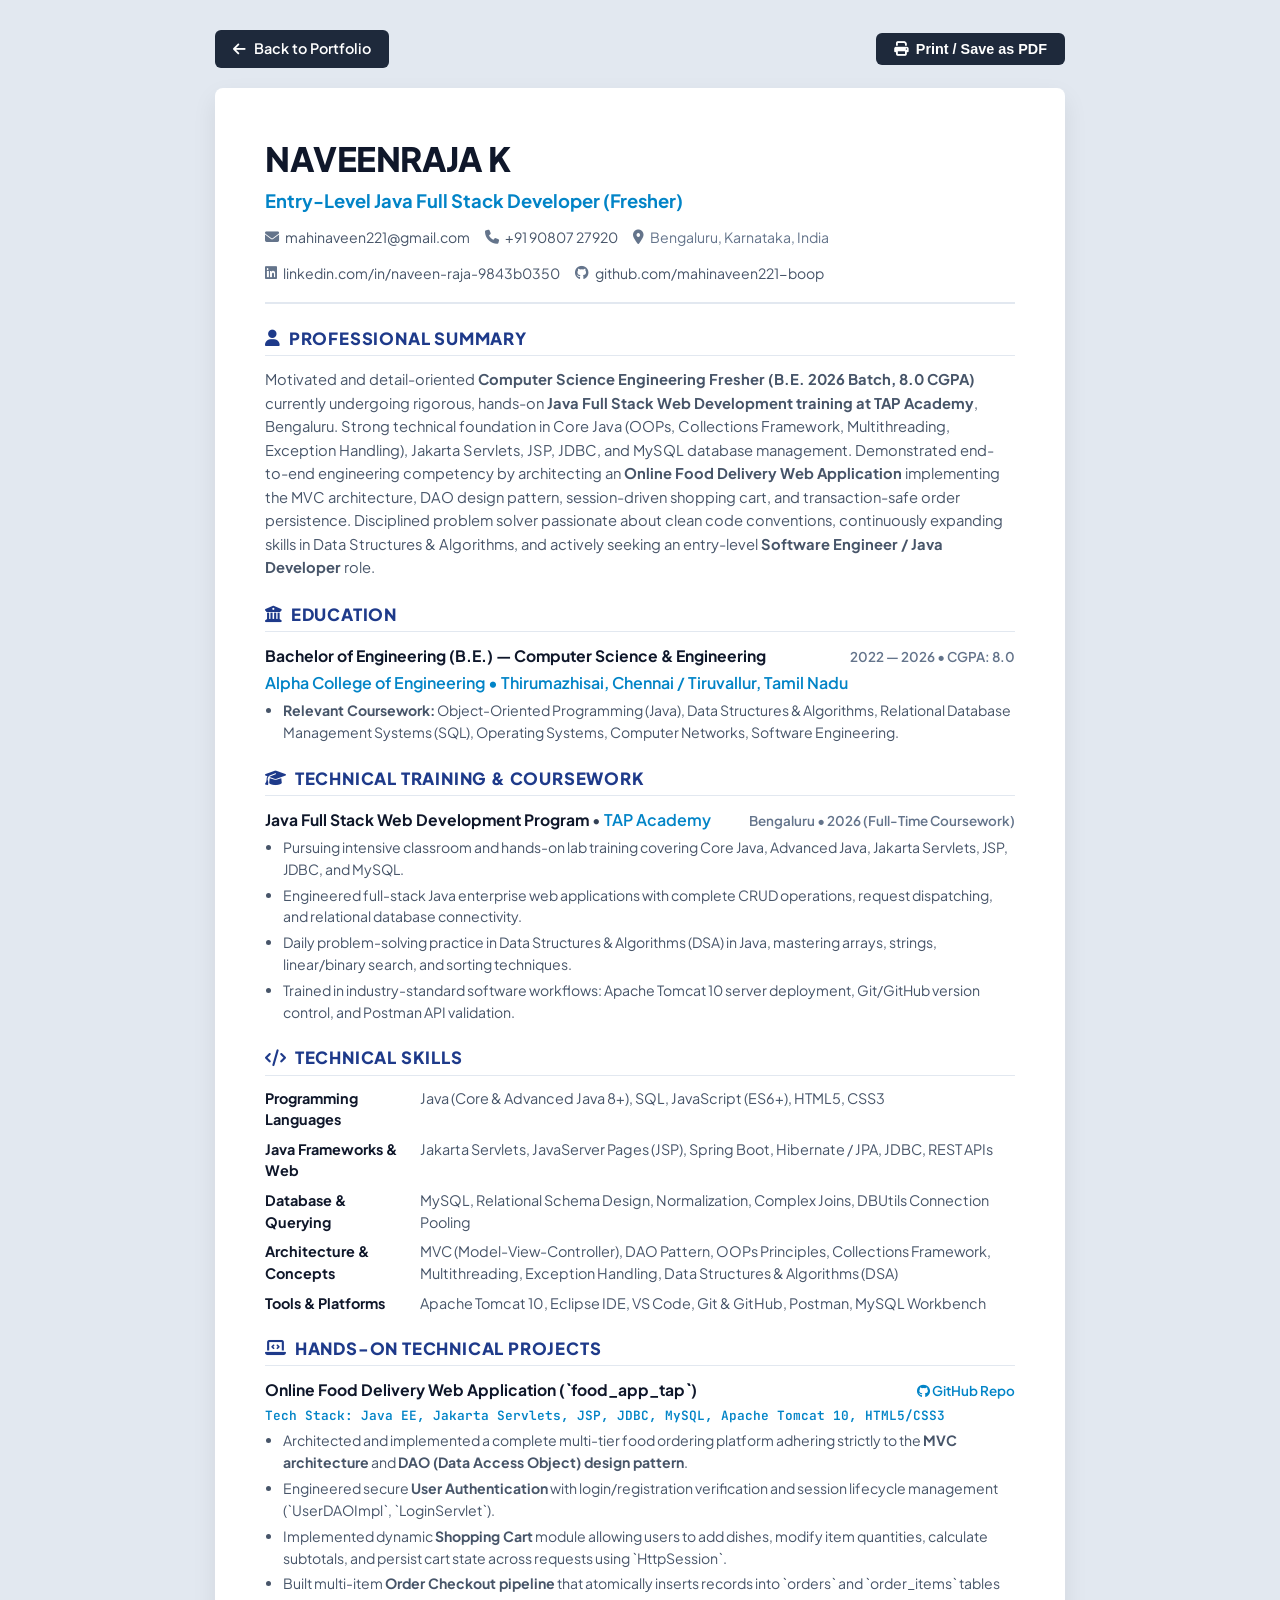
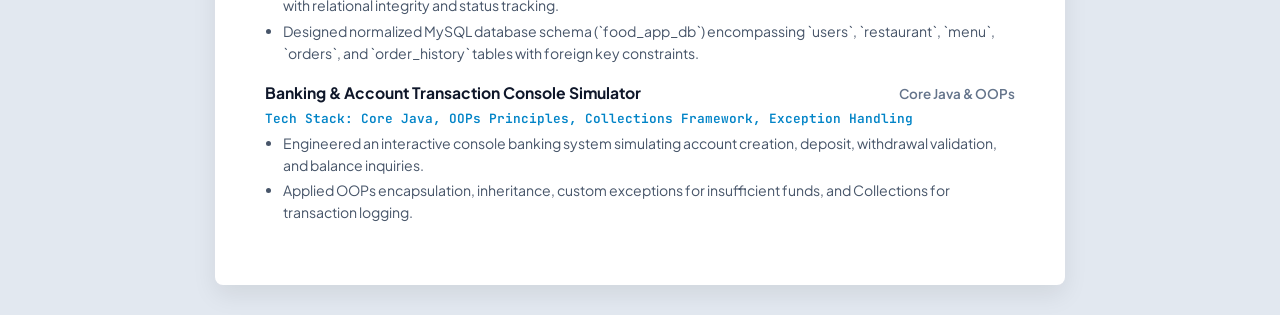
==== commit 7ebf340f: "Remove Employee Management System; focus on Food Delivery App and Java DSA" ====
--- a/resume.html
+++ b/resume.html
@@ -344,23 +344,8 @@
         </ul>
       </div>
 
-      <!-- Project 2: Employee Management -->
-      <div class="job-block">
-        <div class="job-header">
-          <div>
-            <span class="job-title">Employee Management System</span>
-          </div>
-          <span class="job-date">Spring Boot Project</span>
-        </div>
-        <div class="tech-stack-tag">Tech Stack: Java, Spring Boot, Spring Data JPA, Hibernate, MySQL, REST API</div>
-        <ul class="bullet-list">
-          <li>Developed a modular CRUD application to manage enterprise employee records, departments, and payroll information.</li>
-          <li>Configured Spring Data JPA repositories and Hibernate ORM for database communication without manual SQL queries.</li>
-          <li>Designed RESTful API endpoints and tested status codes, payload structures, and response handling using Postman.</li>
-        </ul>
-      </div>
-
-      <!-- Project 3: Bank Simulator -->
+
+      <!-- Project 2: Core Java & OOPs Console App -->
       <div class="job-block">
         <div class="job-header">
           <div>
@@ -368,7 +353,7 @@
           </div>
           <span class="job-date">Core Java & OOPs</span>
         </div>
-        <div class="tech-stack-tag">Tech Stack: Core Java, OOPs, Collections Framework, Exception Handling</div>
+        <div class="tech-stack-tag">Tech Stack: Core Java, OOPs Principles, Collections Framework, Exception Handling</div>
         <ul class="bullet-list">
           <li>Engineered an interactive console banking system simulating account creation, deposit, withdrawal validation, and balance inquiries.</li>
           <li>Applied OOPs encapsulation, inheritance, custom exceptions for insufficient funds, and Collections for transaction logging.</li>
